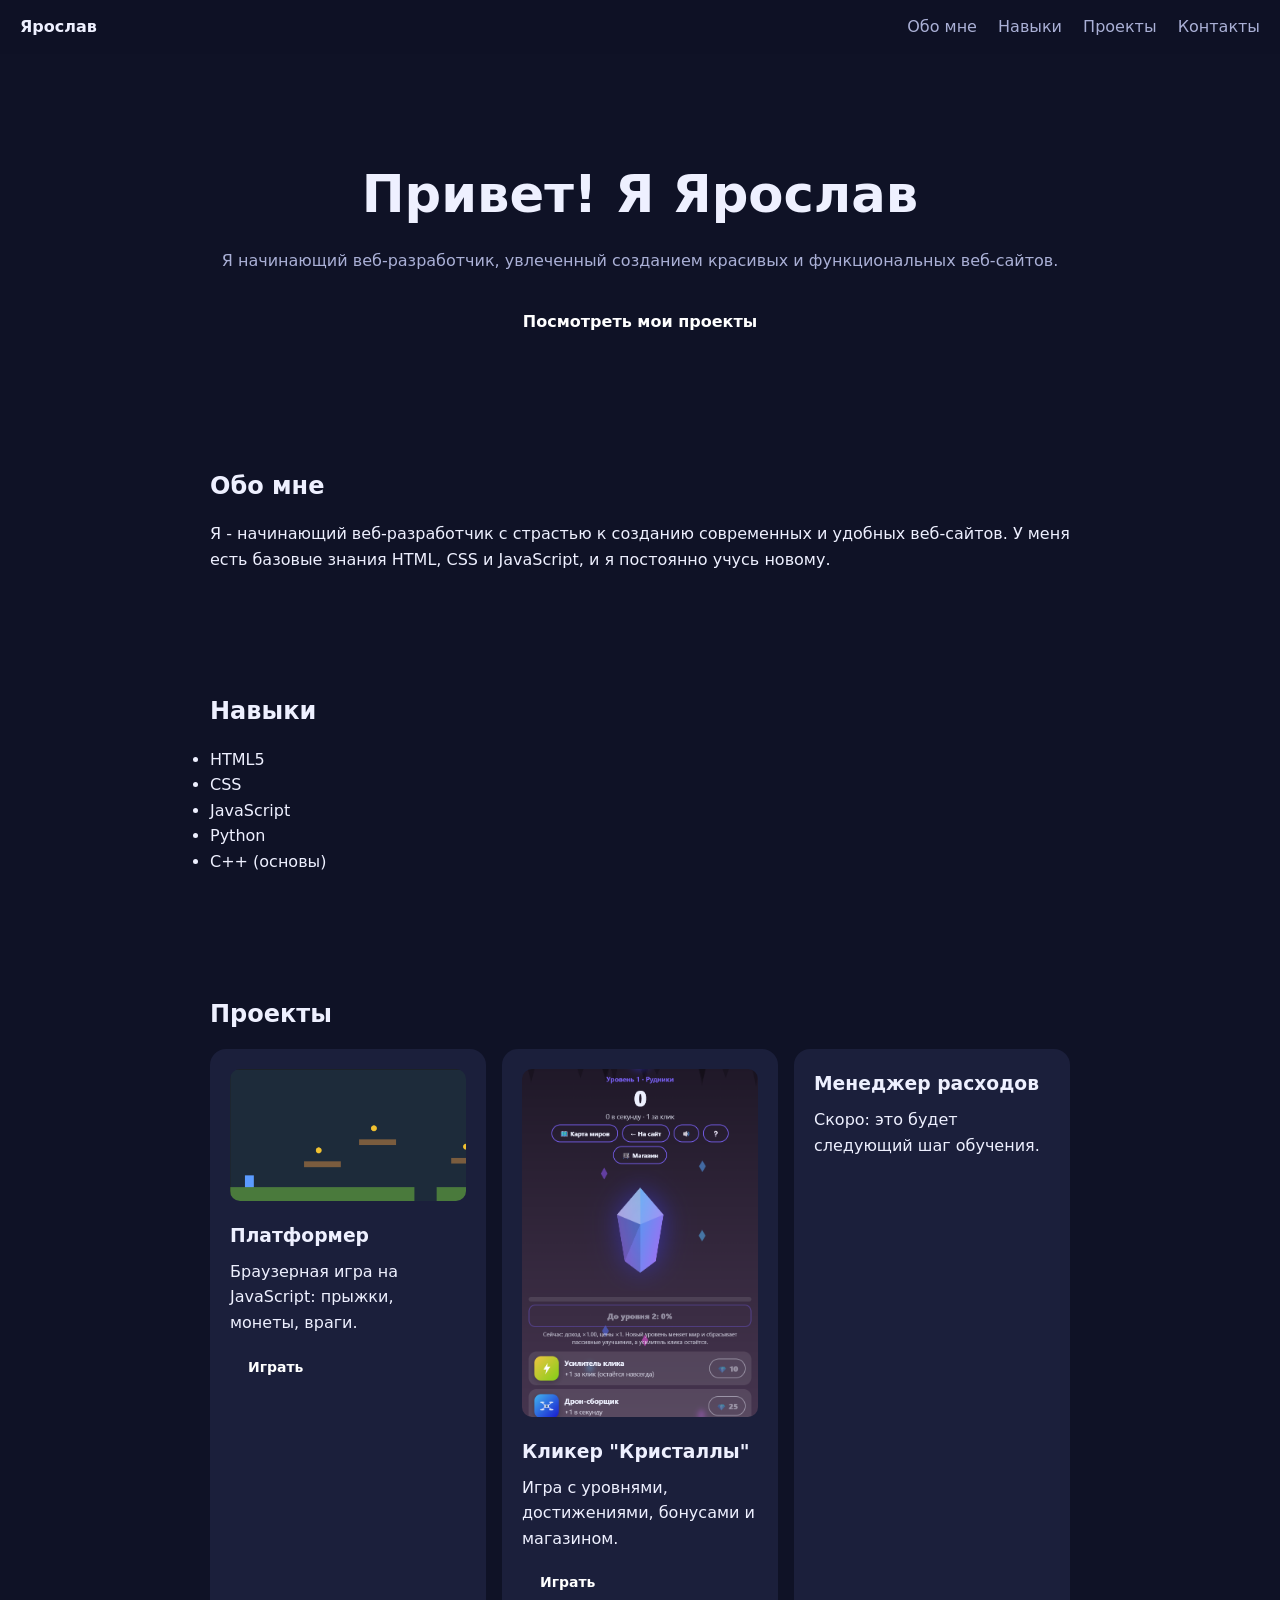
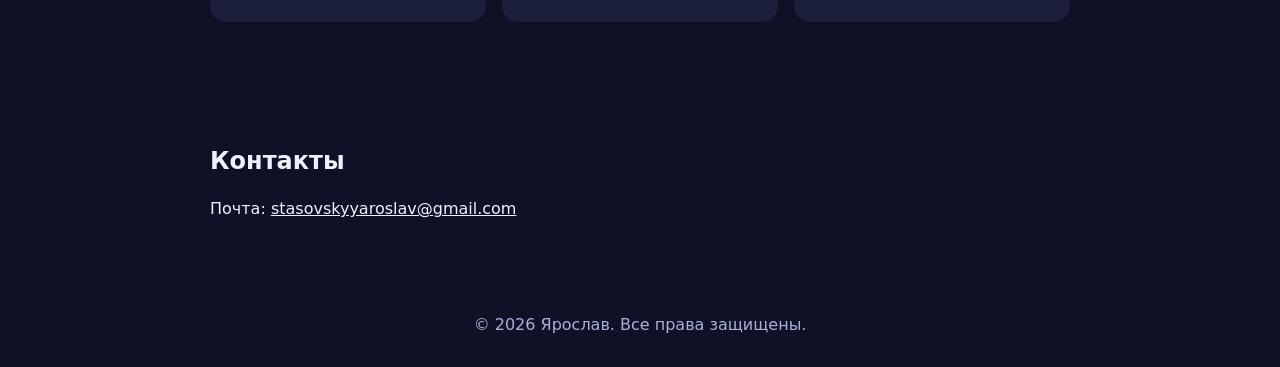
==== index.html @ daa894f2 "Add files via upload Первая версия сайта" ====
<!DOCTYPE html>
<html  lang="ru"
<head>
    <meta charset="UTF-8">
    <meta name="viewport" content="width=device-width, initial-scale=1.0">
    <title>Ярослав  - начинающий веб-разработчик</title>
    <link rel="stylesheet" href="style.css">
</head>
<body>
    <header class="header">
        <a class="logo" href="#top">Ярослав</a>
        <nav>
            <a href="#about">Обо мне</a>
            <a href="#skills">Навыки</a>
            <a href="#projects">Проекты</a>
            <a href="#contact">Контакты</a>
        </nav>
    </header>

    <main id="top">
        <section class="hero">
            <h1>Привет! Я Ярослав</h1>
            <p>Я начинающий веб-разработчик, увлеченный созданием красивых и функциональных веб-сайтов.</p>
            <a class="button" href="#projects">Посмотреть мои проекты</a>
        </section>

        <section id="about">
            <h2>Обо мне</h2>
            <p>Я - начинающий веб-разработчик с страстью к созданию современных и удобных веб-сайтов. У меня есть базовые знания HTML, CSS и JavaScript, и я постоянно учусь новому.</p>
        </section>

        <section id="skills">
            <h2>Навыки</h2>
            <ul>
                <li>HTML5</li>
                <li>CSS</li>
                <li>JavaScript</li>
                <li>Python</li>
                <li>C++ (основы)</li>
            </ul>
        </section>

        <section id="projects">
            <h2>Проекты</h2>
            <div class="cards">
                <article class="card">
                    <img src="images/platformer.png" alt="Платформер">
                    <h3>Платформер</h3>
                    <p>Браузерная игра на JavaScript: прыжки, монеты, враги.</p>
                    <a class="button small" href="games/platformer.html">Играть</a>
                </article>
                <article class="card">
                    <img src="images/clicker.png" alt="Кликер">
                    <h3>Кликер "Кристаллы"</h3>
                    <p>Игра с уровнями, достижениями, бонусами и магазином.</p>
                    <a class="button small" href="games/clicker.html">Играть</a>
                </article>
                <article class="card">
                    <h3>Менеджер расходов</h3>
                    <p>Скоро: это будет следующий шаг обучения.</p>
                </article>
                
            </div>
        </section>
        <section id="contact">
            <h2>Контакты</h2>
            <p>Почта: <a href="mailto:stasovskyyaroslav@gmail.com">stasovskyyaroslav@gmail.com</a></p>
        </section>
    </main>
    <footer>
        <p>© 2026 Ярослав. Все права защищены.</p>
    </footer>
</body>
---- style.css ----
:root {
    --bg: #0f1226;
    --card: #1b1f3b;
    --text: #eef0ff;
    --muted:#aab0d6;
    --acccent: #7c6cff;
}

* {box-sizing: border-box; margin: 0; padding:0; }
html {scroll-behavior: smooth; }

body {
    font-family: system-ui, -apple-system, "Segoe UI", sans-serif;
    background: var(--bg);
    color: var(--text);
    line-height: 1.6;
}

.header {
    position: sticky;
    top: 0;
    display: flex;
    justify-content: space-between;
    align-items: center;
    padding: 14px 20px;
    background: rgba(15, 18, 38, 0.9);
    backdrop-filter: blur(8px);
}

.logo {font-weight: 800; color: var(--text); text-decoration: none; }
nav a { color:var(--muted); text-decoration:none; margin-left:16px; }
nav a:hover {color:var(--text);}

section {
    max-width: 900px;
    margin: 0 auto;
    padding: 60px 20px;
    scroll-margin-top: 60px;
}

.hero {text-align: center; padding-top:100px; }
.hero h1 {font-size: clamp(2rem, 6vw, 3.2rem); margin-bottom: 12px;}
.hero p {color:var(--muted); margin-bottom: 24px;}
.button {
    display: inline-block;
    padding: 12px 24px;
    border-radius: 999px;
    background: var(--accent);
    color: #fff;
    text-decoration: none;
    font-weight: 700;
}
h2 {margin-bottom: 16px; }
.skills {list-style: none; display: flex; flex-wrap: wrap; gap: 10px; }
.skills li { padding: 8px 16px; border-radius: 999px; background: var(--card); }
.cards {
    display:grid;
    grid-template-columns: repeat(auto-fit, minmax(240px, 1fr));
    gap:16px;
}
.card { background: var(--card); padding:20px;border-radius:16px;}
.card h3 {margin-bottom:8px;}
a {color:var(--accent);}
footer { text-align:center; padding:30px;color:var(--muted);}
@media (max-width:600px) {
    nav a {margin-left:10px; font-size:14px;}
}
.button.small {padding: 8px 18px; font-size: 14px; margin-top:12px; }
.card img {width:100%; border-radius:10px; margin-bottom:12px;}
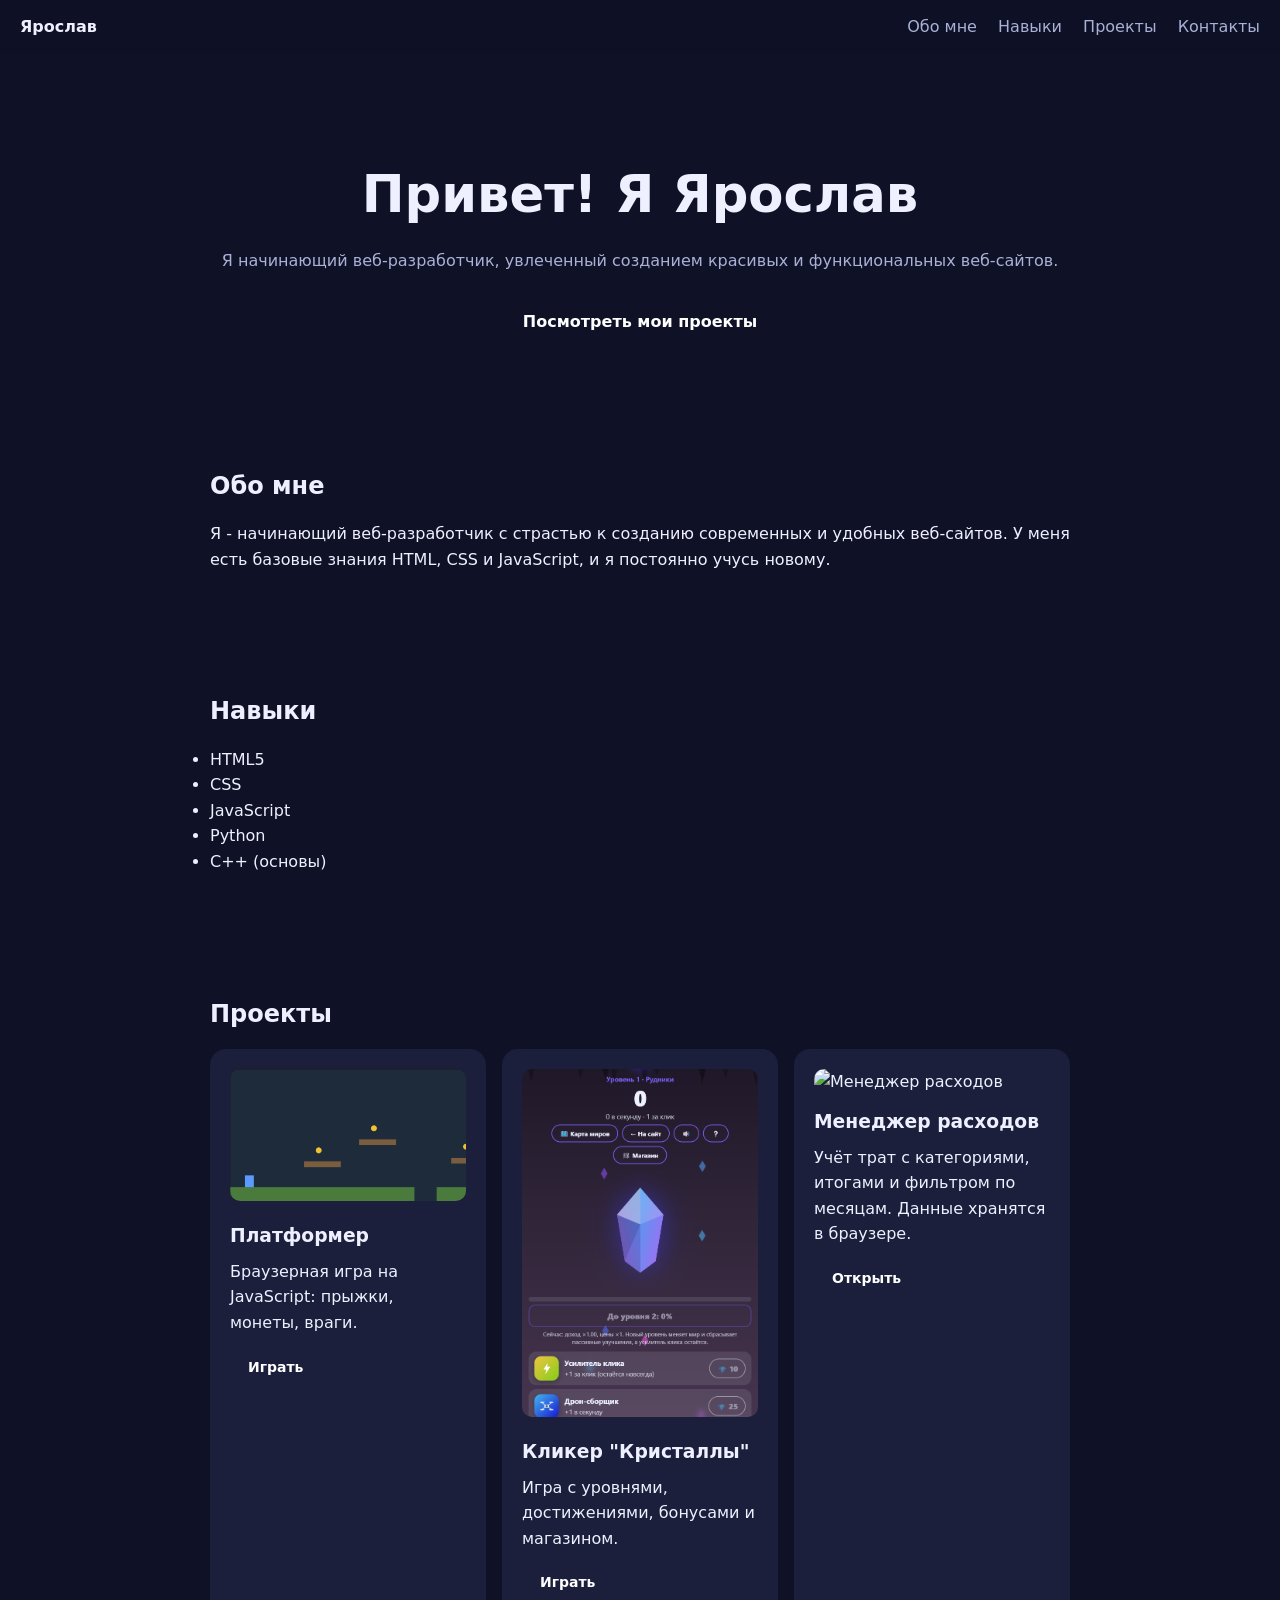
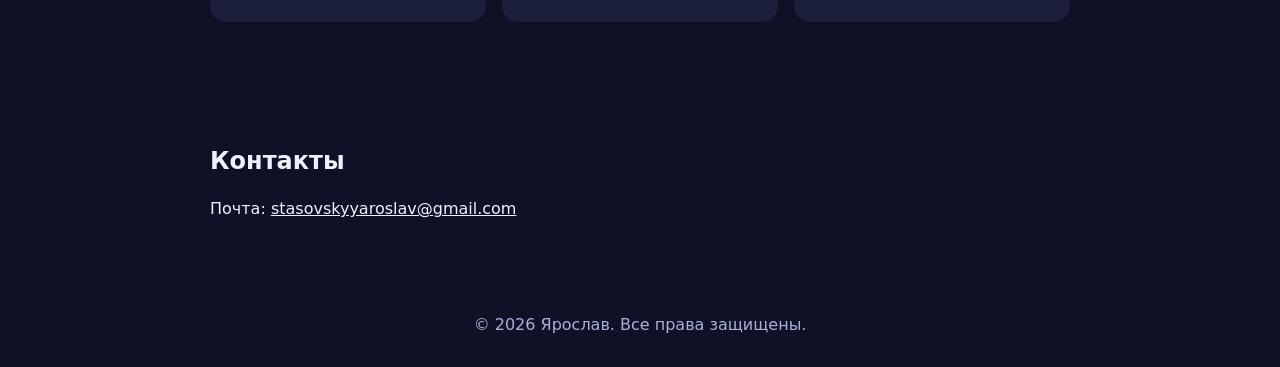
==== commit b29b31df: "Add expense manager project to index.html Updated project section to include a new expense manager g" ====
--- a/index.html
+++ b/index.html
@@ -56,8 +56,10 @@
                     <a class="button small" href="games/clicker.html">Играть</a>
                 </article>
                 <article class="card">
+                    <img src="images/expenses.png" alt="Менеджер расходов">
                     <h3>Менеджер расходов</h3>
-                    <p>Скоро: это будет следующий шаг обучения.</p>
+                    <p>Учёт трат с категориями, итогами и фильтром по месяцам. Данные хранятся в браузере.</p>
+                    <a class="button small" href="expenses/index.html">Открыть</a>
                 </article>
                 
             </div>
@@ -70,4 +72,4 @@
     <footer>
         <p>© 2026 Ярослав. Все права защищены.</p>
     </footer>
-</body>+</body>
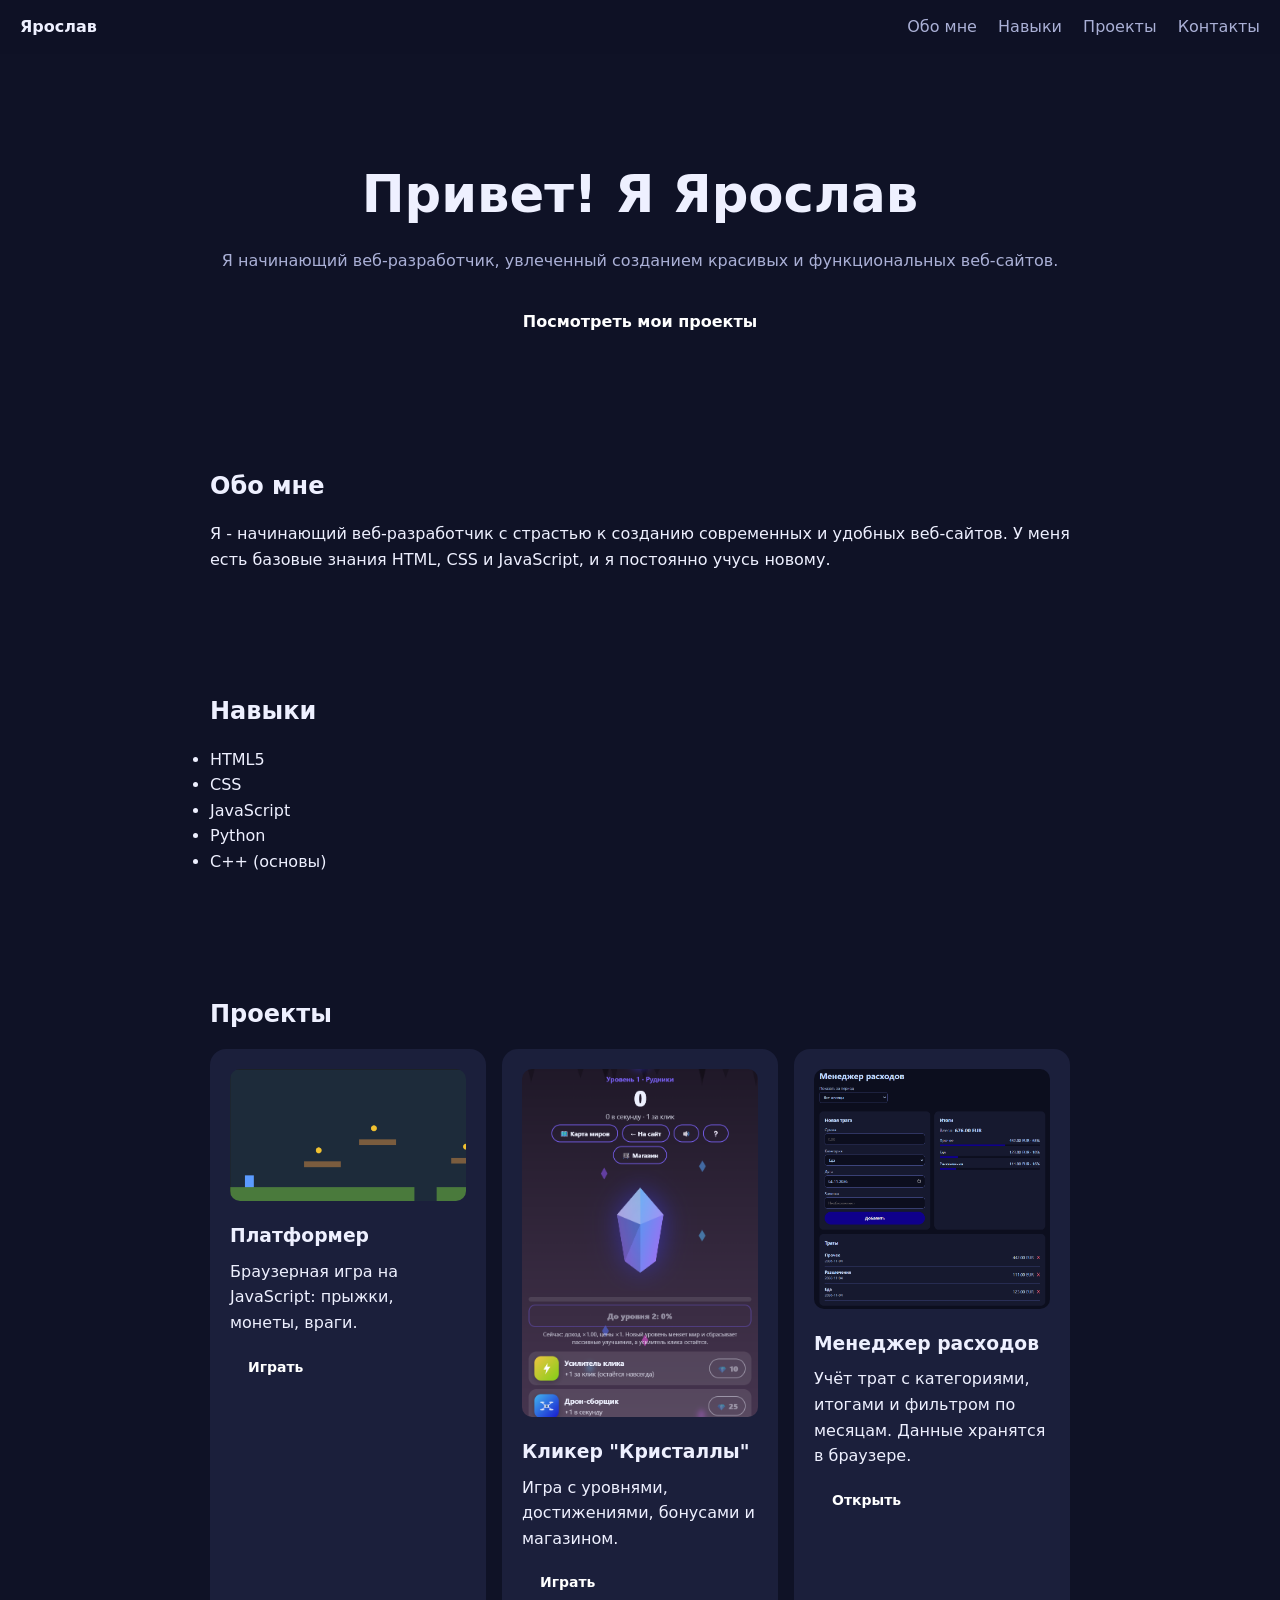
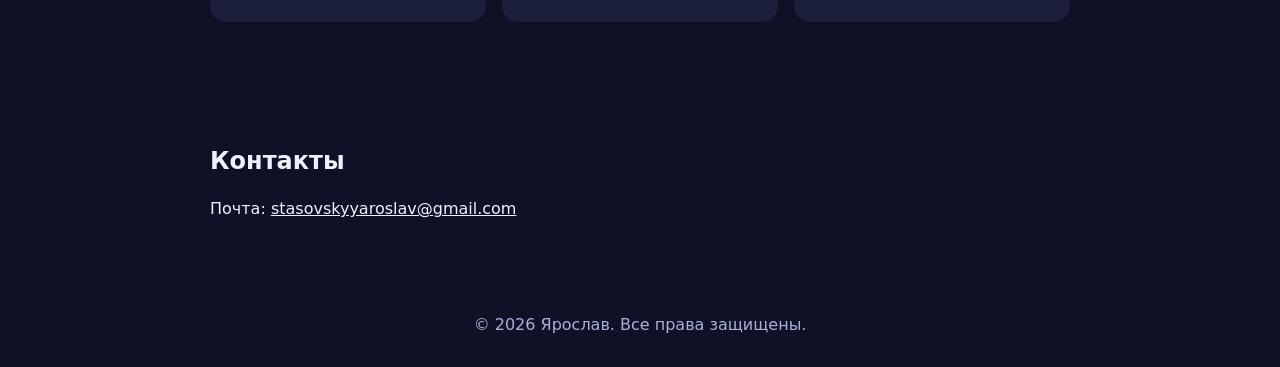
==== commit f2e290aa: "Add files via upload" ====
--- a/index.html
+++ b/index.html
@@ -72,4 +72,4 @@
     <footer>
         <p>© 2026 Ярослав. Все права защищены.</p>
     </footer>
-</body>
+</body>
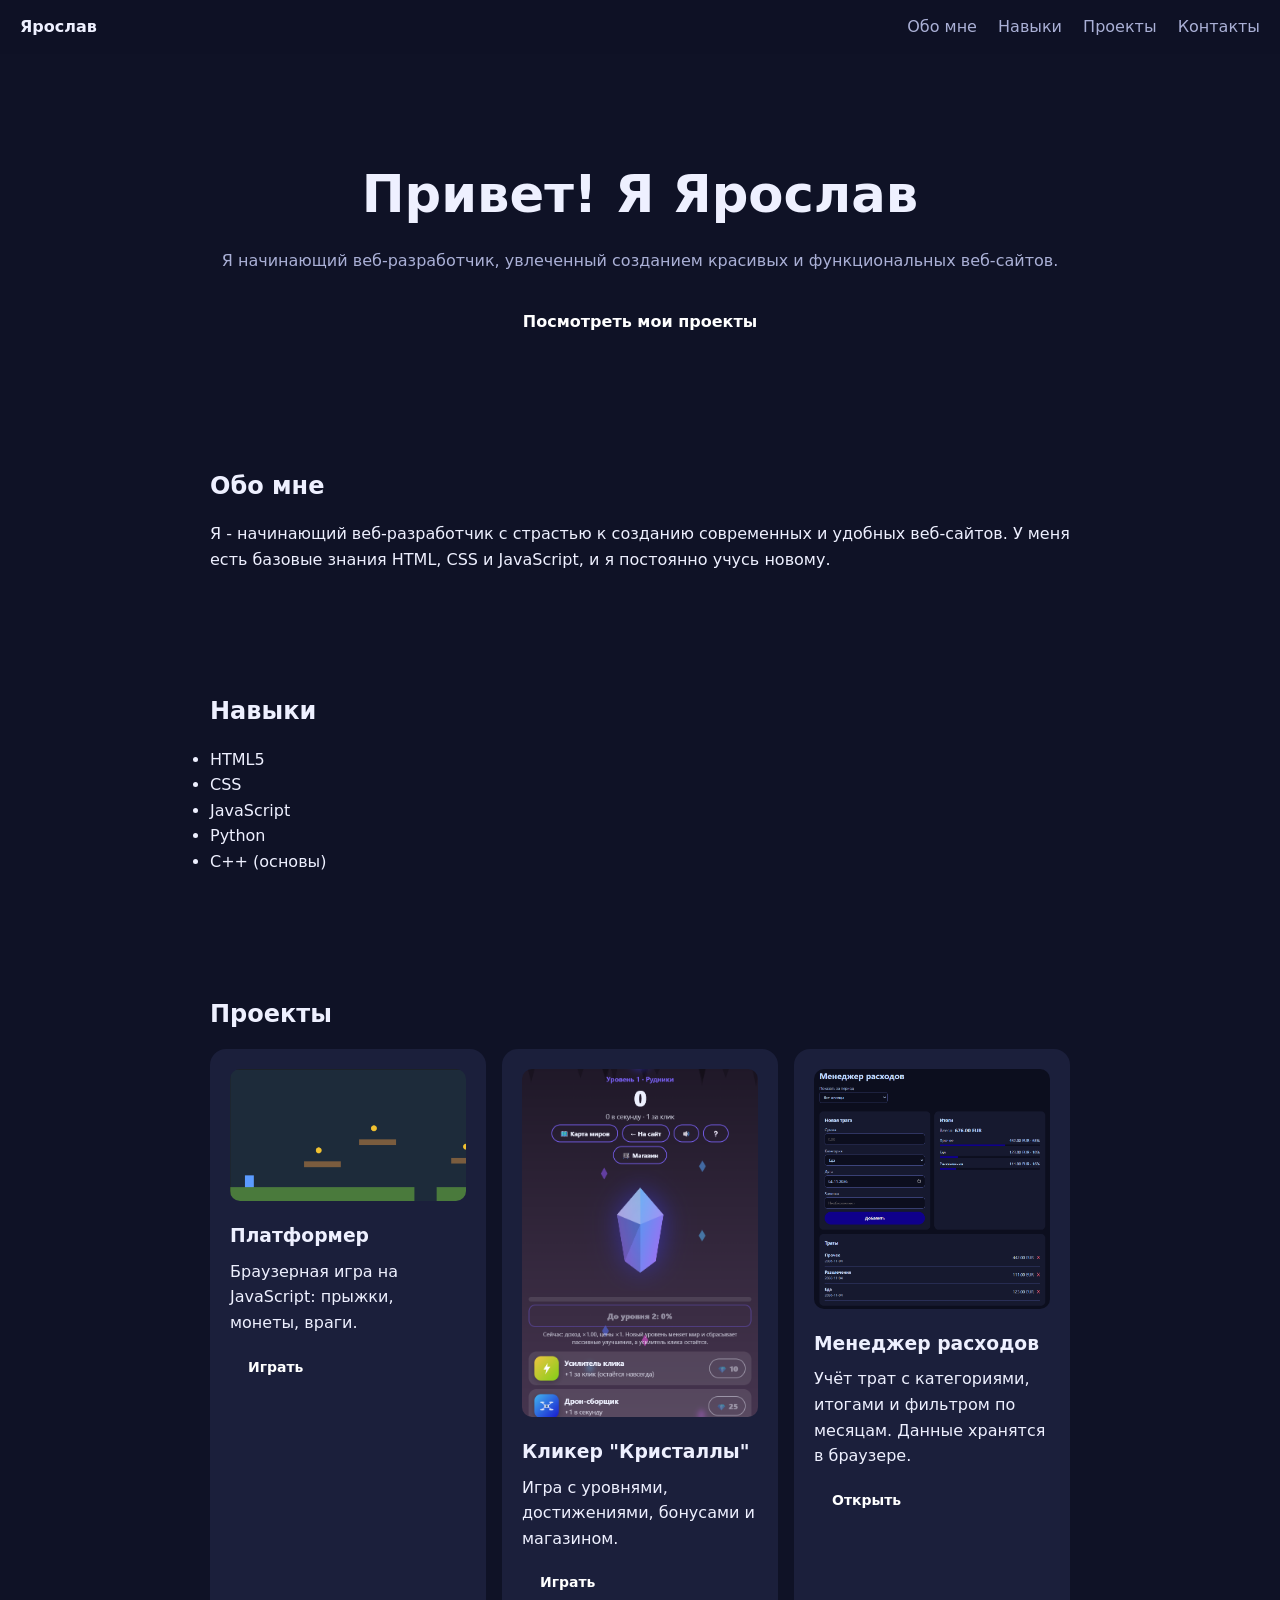
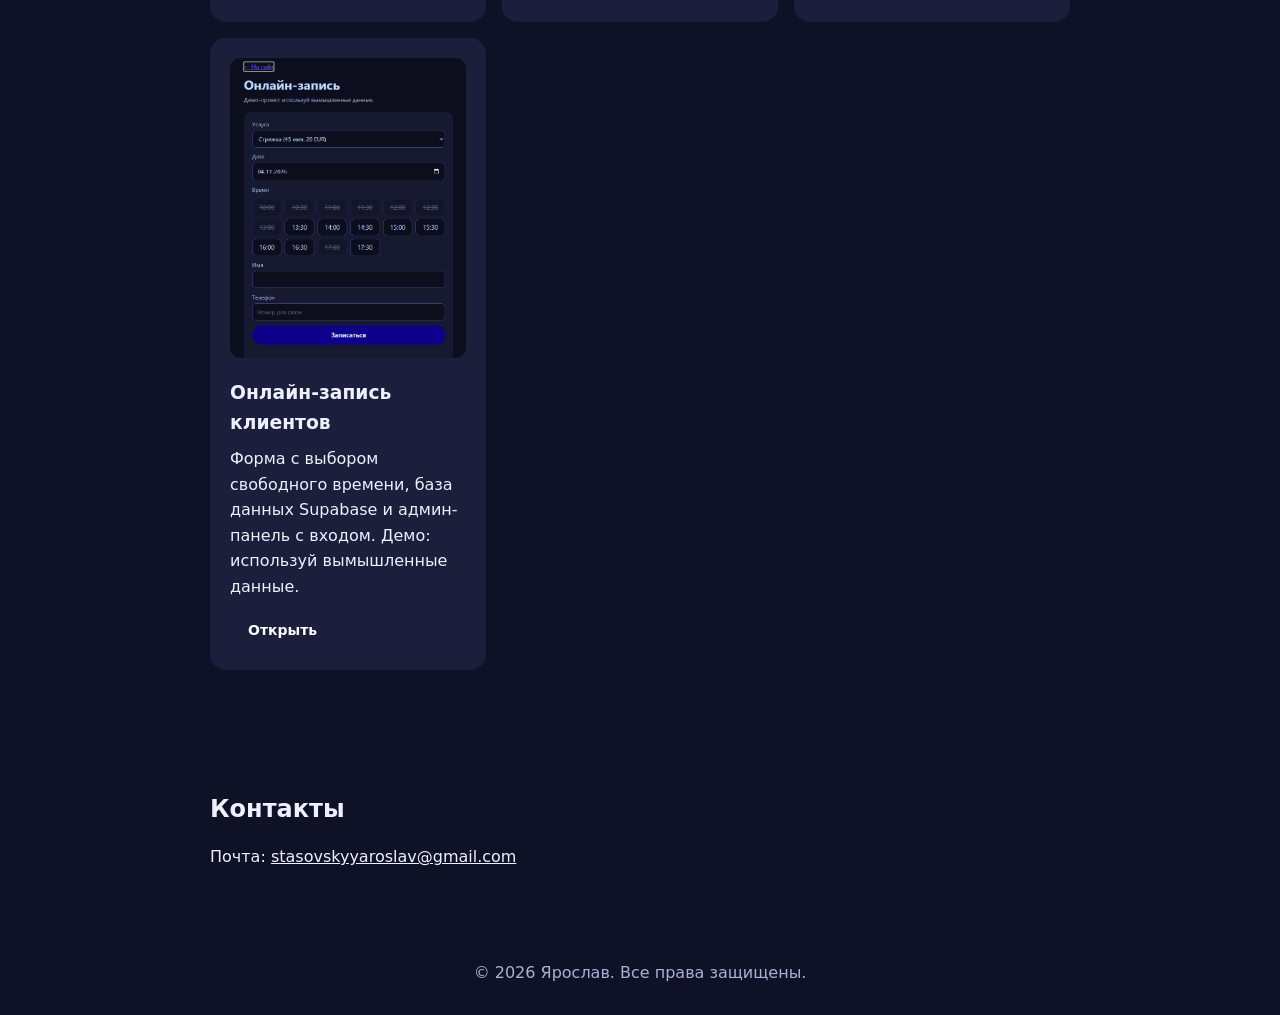
==== commit d90f6bb1: "Add online booking project with Supabase Added a new project for client booking with Supabase integr" ====
--- a/index.html
+++ b/index.html
@@ -61,7 +61,12 @@
                     <p>Учёт трат с категориями, итогами и фильтром по месяцам. Данные хранятся в браузере.</p>
                     <a class="button small" href="expenses/index.html">Открыть</a>
                 </article>
-                
+                <article class="card">
+                    <img src="images/booking.png" alt="Скриншот онлайн-записи">
+                    <h3>Онлайн-запись клиентов</h3>
+                    <p>Форма с выбором свободного времени, база данных Supabase и админ-панель с входом. Демо: используй вымышленные данные.</p>
+                    <a class="button small" href="booking/index.html">Открыть</a>
+                </article>
             </div>
         </section>
         <section id="contact">
@@ -72,4 +77,4 @@
     <footer>
         <p>© 2026 Ярослав. Все права защищены.</p>
     </footer>
-</body>+</body>
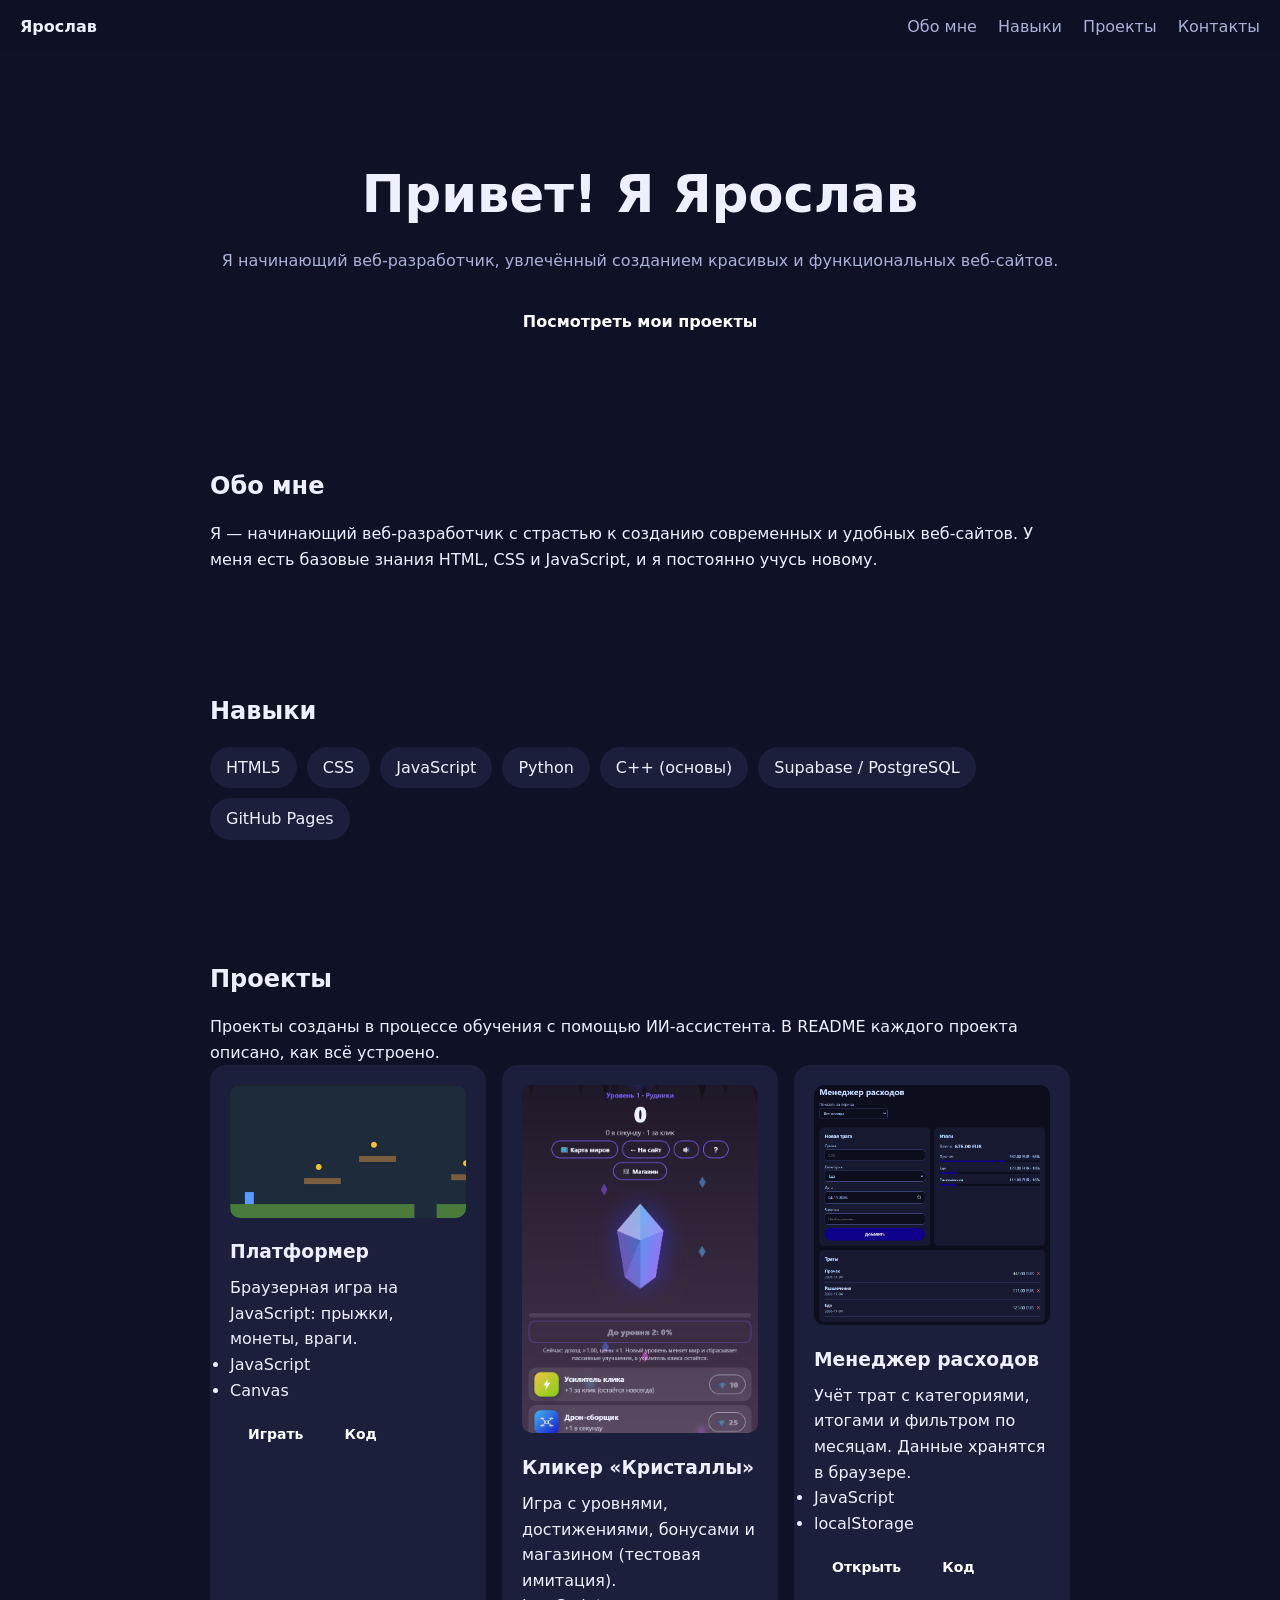
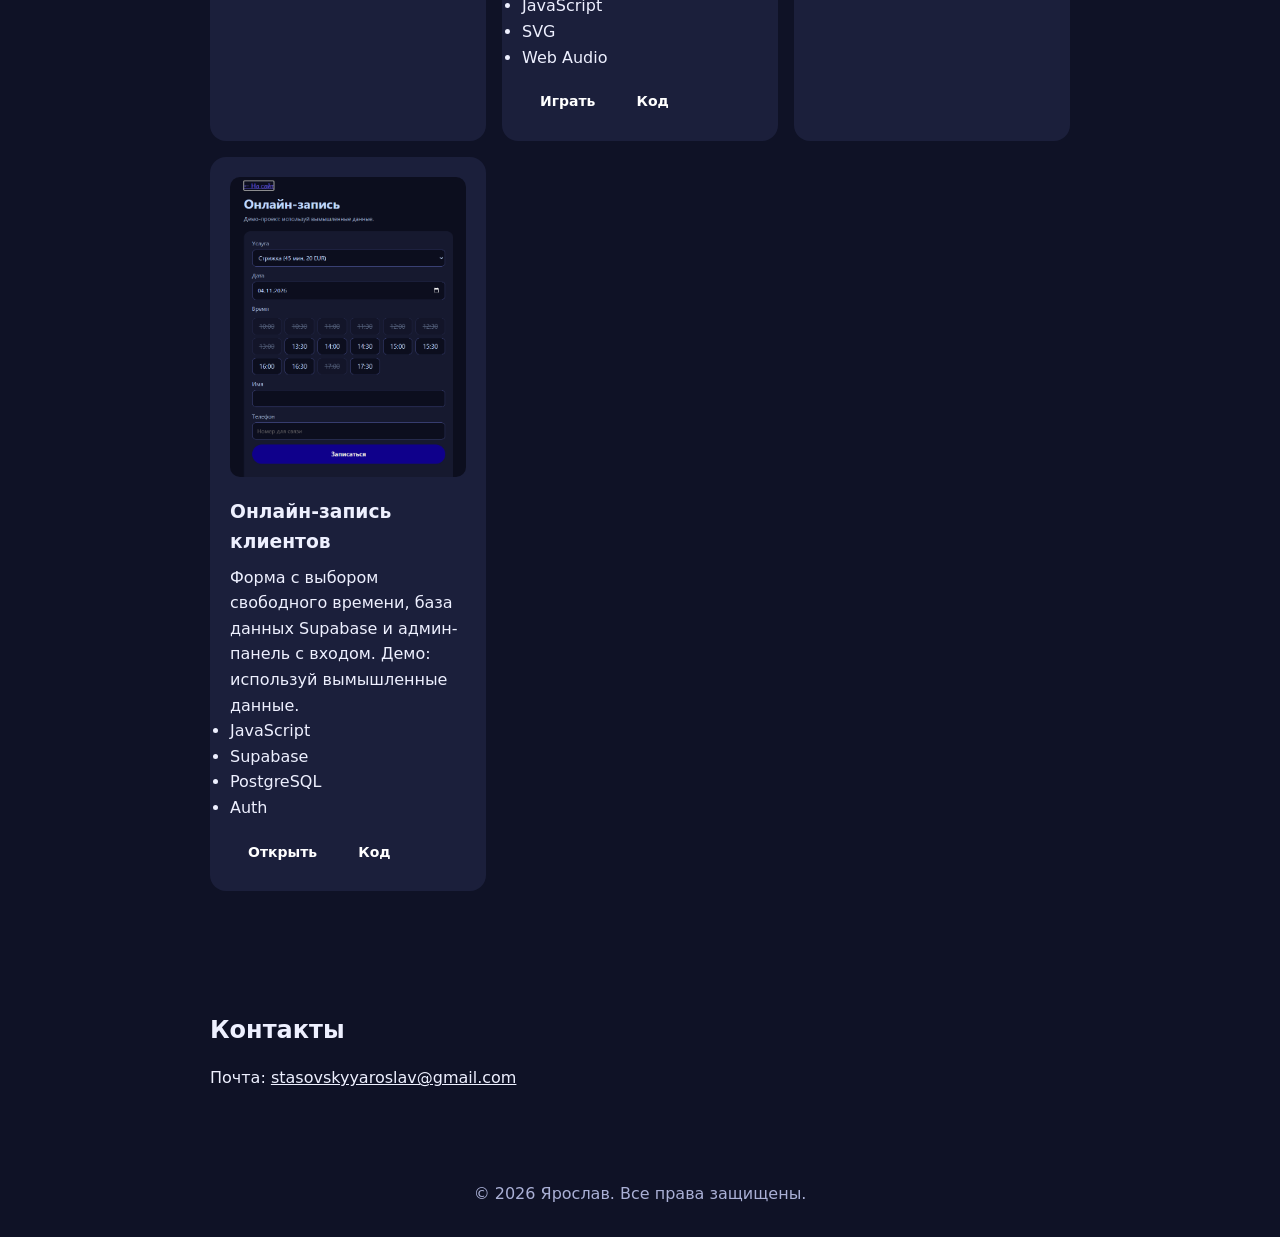
==== commit 8a583177: "Enhance index.html with SEO meta tags and content Added meta tags for SEO and improved project descr" ====
--- a/index.html
+++ b/index.html
@@ -1,80 +1,113 @@
 <!DOCTYPE html>
-<html  lang="ru"
+<html lang="ru">
 <head>
-    <meta charset="UTF-8">
-    <meta name="viewport" content="width=device-width, initial-scale=1.0">
-    <title>Ярослав  - начинающий веб-разработчик</title>
-    <link rel="stylesheet" href="style.css">
+  <meta charset="UTF-8">
+  <meta name="viewport" content="width=device-width, initial-scale=1.0">
+  <title>Ярослав — начинающий веб-разработчик</title>
+  <meta name="description" content="Портфолио начинающего веб-разработчика: игры, менеджер расходов, онлайн-запись с базой данных и админ-панелью.">
+  <meta property="og:type" content="website">
+  <meta property="og:title" content="Ярослав — начинающий веб-разработчик">
+  <meta property="og:description" content="Портфолио: игры, менеджер расходов, онлайн-запись с базой данных.">
+  <meta property="og:url" content="https://fuzzyrobotyt.github.io/">
+  <meta property="og:image" content="https://fuzzyrobotyt.github.io/images/preview.png">
+  <meta name="twitter:card" content="summary_large_image">
+  <link rel="icon" href="data:image/svg+xml,%3Csvg xmlns='http://www.w3.org/2000/svg' viewBox='0 0 100 100'%3E%3Ctext y='.9em' font-size='90'%3E💻%3C/text%3E%3C/svg%3E">
+  <link rel="stylesheet" href="style.css">
 </head>
 <body>
-    <header class="header">
-        <a class="logo" href="#top">Ярослав</a>
-        <nav>
-            <a href="#about">Обо мне</a>
-            <a href="#skills">Навыки</a>
-            <a href="#projects">Проекты</a>
-            <a href="#contact">Контакты</a>
-        </nav>
-    </header>
+  <header class="header">
+    <a class="logo" href="#top">Ярослав</a>
+    <nav>
+      <a href="#about">Обо мне</a>
+      <a href="#skills">Навыки</a>
+      <a href="#projects">Проекты</a>
+      <a href="#contact">Контакты</a>
+    </nav>
+  </header>
 
-    <main id="top">
-        <section class="hero">
-            <h1>Привет! Я Ярослав</h1>
-            <p>Я начинающий веб-разработчик, увлеченный созданием красивых и функциональных веб-сайтов.</p>
-            <a class="button" href="#projects">Посмотреть мои проекты</a>
-        </section>
+  <main id="top">
+    <section class="hero">
+      <h1>Привет! Я Ярослав</h1>
+      <p>Я начинающий веб-разработчик, увлечённый созданием красивых и функциональных веб-сайтов.</p>
+      <a class="button" href="#projects">Посмотреть мои проекты</a>
+    </section>
 
-        <section id="about">
-            <h2>Обо мне</h2>
-            <p>Я - начинающий веб-разработчик с страстью к созданию современных и удобных веб-сайтов. У меня есть базовые знания HTML, CSS и JavaScript, и я постоянно учусь новому.</p>
-        </section>
+    <section id="about">
+      <h2>Обо мне</h2>
+      <p>Я — начинающий веб-разработчик с страстью к созданию современных и удобных веб-сайтов. У меня есть базовые знания HTML, CSS и JavaScript, и я постоянно учусь новому.</p>
+    </section>
 
-        <section id="skills">
-            <h2>Навыки</h2>
-            <ul>
-                <li>HTML5</li>
-                <li>CSS</li>
-                <li>JavaScript</li>
-                <li>Python</li>
-                <li>C++ (основы)</li>
-            </ul>
-        </section>
+    <section id="skills">
+      <h2>Навыки</h2>
+      <ul class="skills">
+        <li>HTML5</li>
+        <li>CSS</li>
+        <li>JavaScript</li>
+        <li>Python</li>
+        <li>C++ (основы)</li>
+        <li>Supabase / PostgreSQL</li>
+        <li>GitHub Pages</li>
+      </ul>
+    </section>
 
-        <section id="projects">
-            <h2>Проекты</h2>
-            <div class="cards">
-                <article class="card">
-                    <img src="images/platformer.png" alt="Платформер">
-                    <h3>Платформер</h3>
-                    <p>Браузерная игра на JavaScript: прыжки, монеты, враги.</p>
-                    <a class="button small" href="games/platformer.html">Играть</a>
-                </article>
-                <article class="card">
-                    <img src="images/clicker.png" alt="Кликер">
-                    <h3>Кликер "Кристаллы"</h3>
-                    <p>Игра с уровнями, достижениями, бонусами и магазином.</p>
-                    <a class="button small" href="games/clicker.html">Играть</a>
-                </article>
-                <article class="card">
-                    <img src="images/expenses.png" alt="Менеджер расходов">
-                    <h3>Менеджер расходов</h3>
-                    <p>Учёт трат с категориями, итогами и фильтром по месяцам. Данные хранятся в браузере.</p>
-                    <a class="button small" href="expenses/index.html">Открыть</a>
-                </article>
-                <article class="card">
-                    <img src="images/booking.png" alt="Скриншот онлайн-записи">
-                    <h3>Онлайн-запись клиентов</h3>
-                    <p>Форма с выбором свободного времени, база данных Supabase и админ-панель с входом. Демо: используй вымышленные данные.</p>
-                    <a class="button small" href="booking/index.html">Открыть</a>
-                </article>
-            </div>
-        </section>
-        <section id="contact">
-            <h2>Контакты</h2>
-            <p>Почта: <a href="mailto:stasovskyyaroslav@gmail.com">stasovskyyaroslav@gmail.com</a></p>
-        </section>
-    </main>
-    <footer>
-        <p>© 2026 Ярослав. Все права защищены.</p>
-    </footer>
+    <section id="projects">
+      <h2>Проекты</h2>
+      <p class="lead">Проекты созданы в процессе обучения с помощью ИИ-ассистента. В README каждого проекта описано, как всё устроено.</p>
+      <div class="cards">
+        <article class="card">
+          <img src="images/platformer.png" alt="Скриншот игры-платформера">
+          <h3>Платформер</h3>
+          <p>Браузерная игра на JavaScript: прыжки, монеты, враги.</p>
+          <ul class="tags"><li>JavaScript</li><li>Canvas</li></ul>
+          <div class="links">
+            <a class="button small" href="games/platformer.html">Играть</a>
+            <a class="button small ghost" href="https://github.com/fuzzyrobotyt/fuzzyrobotyt.github.io/tree/main/games" target="_blank" rel="noopener">Код</a>
+          </div>
+        </article>
+
+        <article class="card">
+          <img src="images/clicker.png" alt="Скриншот игры-кликера">
+          <h3>Кликер «Кристаллы»</h3>
+          <p>Игра с уровнями, достижениями, бонусами и магазином (тестовая имитация).</p>
+          <ul class="tags"><li>JavaScript</li><li>SVG</li><li>Web Audio</li></ul>
+          <div class="links">
+            <a class="button small" href="games/clicker.html">Играть</a>
+            <a class="button small ghost" href="https://github.com/fuzzyrobotyt/fuzzyrobotyt.github.io/tree/main/games" target="_blank" rel="noopener">Код</a>
+          </div>
+        </article>
+
+        <article class="card">
+          <img src="images/expenses.png" alt="Скриншот менеджера расходов">
+          <h3>Менеджер расходов</h3>
+          <p>Учёт трат с категориями, итогами и фильтром по месяцам. Данные хранятся в браузере.</p>
+          <ul class="tags"><li>JavaScript</li><li>localStorage</li></ul>
+          <div class="links">
+            <a class="button small" href="expenses/index.html">Открыть</a>
+            <a class="button small ghost" href="https://github.com/fuzzyrobotyt/fuzzyrobotyt.github.io/tree/main/expenses" target="_blank" rel="noopener">Код</a>
+          </div>
+        </article>
+
+        <article class="card">
+          <img src="images/booking.png" alt="Скриншот формы онлайн-записи">
+          <h3>Онлайн-запись клиентов</h3>
+          <p>Форма с выбором свободного времени, база данных Supabase и админ-панель с входом. Демо: используй вымышленные данные.</p>
+          <ul class="tags"><li>JavaScript</li><li>Supabase</li><li>PostgreSQL</li><li>Auth</li></ul>
+          <div class="links">
+            <a class="button small" href="booking/index.html">Открыть</a>
+            <a class="button small ghost" href="https://github.com/fuzzyrobotyt/fuzzyrobotyt.github.io/tree/main/booking" target="_blank" rel="noopener">Код</a>
+          </div>
+        </article>
+      </div>
+    </section>
+
+    <section id="contact">
+      <h2>Контакты</h2>
+      <p>Почта: <a href="mailto:stasovskyyaroslav@gmail.com">stasovskyyaroslav@gmail.com</a></p>
+    </section>
+  </main>
+
+  <footer>
+    <p>© 2026 Ярослав. Все права защищены.</p>
+  </footer>
 </body>
+</html>
